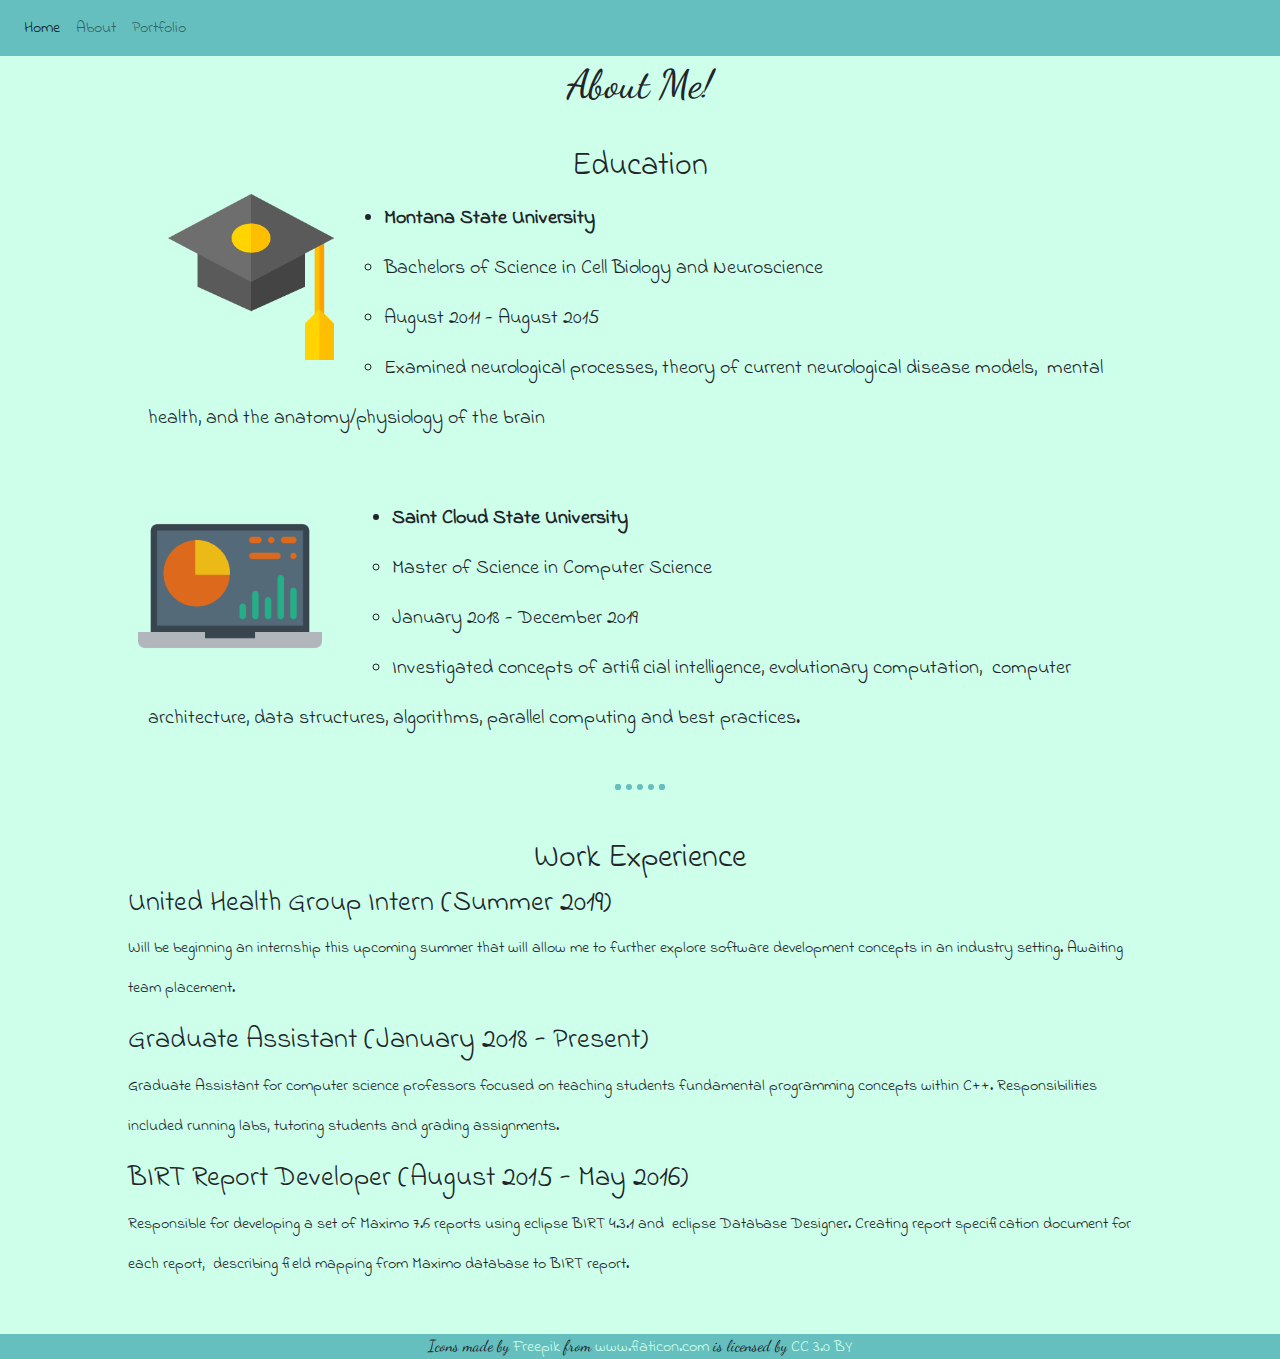
==== about.html @ 9d68cfaf "adding to portfolio page" ====
<!DOCTYPE html>
    <head>
        <meta charset="utf-8">
        <title>About</title>
        <link rel="stylesheet" href="https://maxcdn.bootstrapcdn.com/bootstrap/4.0.0/css/bootstrap.min.css" integrity="sha384-Gn5384xqQ1aoWXA+058RXPxPg6fy4IWvTNh0E263XmFcJlSAwiGgFAW/dAiS6JXm" crossorigin="anonymous">
        <link rel="stylesheet" href="css/style2.css">
        <link href="https://fonts.googleapis.com/css?family=Dancing+Script|Indie+Flower|Shadows+Into+Light" rel="stylesheet">
    </head>

    <body>




            <nav class="navbar fixed-top navbar-expand-lg navbar-light" style="background-color: #66BFBF">
                  
                    <div class="collapse navbar-collapse" id="navbarSupportedContent">
                      <ul class="navbar-nav mr-auto">
                        <li class="nav-item active">
                          <a class="nav-link" href="index.html">Home <span class="sr-only">(current)</span></a>
                        </li>
                        <li class="nav-item">
                          <a class="nav-link" href="about.html">About</a>
                        </li>
                        <li class="nav-item">
                          <a class="nav-link" href="portfolio.html">Portfolio</a>
                        </li>
                      </ul>
                    </div>
                  </nav>



        <div class = "top-container">
            <h1>About Me!</h1>
        </div>

        <div class = "middle-container">
            <div class = "Education">
                    <h2>Education</h2>
                <img class = "College1" src="Images/graduation.png" alt="College1">
                    <ul>
                        <li class = "MSU">Montana State University</li>
                        <ul>
                            <li>Bachelors of Science in Cell Biology and Neuroscience</li>
                            <li>August 2011 - August 2015</li>
                            <li class = "education-description">Examined neurological processes, theory of current neurological disease models,  
                                mental health, and the anatomy/physiology of the brain</li>
                        </ul>
                        <br>

                        <img class="analytics" src="Images/analytics.png" alt="masters">
                        <li class = "SCSU">Saint Cloud State University</li>
                        <ul>
                                <li>Master of Science in Computer Science</li>
                                <li>January 2018 - December 2019</li>
                                <li class = "education-description">
                                        Investigated concepts of  artificial intelligence, evolutionary computation,  
                                        computer architecture, data structures, algorithms, parallel computing and best practices.
                                </li>
                            </ul>
                    </ul>
                </div>
            </div>

            <hr>

            <div class = "work-experience">
                <h2>Work Experience</h2>
                <div class = "work-row">
                        <h3>United Health Group Intern (Summer 2019)</h3>
                        <p>Will be beginning an internship this upcoming summer that will allow me to further 
                            explore software development concepts in an industry setting.  Awaiting team placement.
                        </p>
                </div>

                <div class = "work-row">
                        <h3>Graduate Assistant (January 2018 - Present)</h3>
                        <p>Graduate Assistant for computer science professors focused on teaching students
                            fundamental programming concepts within C++.  Responsibilities included running labs, tutoring students 
                            and grading assignments.  
                        </p>
                </div>

                <div class = "work-row">
                        <h3>BIRT Report Developer (August 2015 - May 2016)</h3>
                        <p>Responsible for developing a set of Maximo 7.6 reports using eclipse BIRT 4.3.1 and  
                            eclipse Database Designer. Creating report specification document for each report,  describing field mapping
                            from Maximo database to BIRT report.   
                        </p>
                </div>

            </div>

        </div>

        <div class = "bottom-container">

                <div>Icons made by <a href="https://www.freepik.com/" title="Freepik">Freepik</a> from <a href="https://www.flaticon.com/" 	
                    title="Flaticon">www.flaticon.com</a> is licensed by <a href="http://creativecommons.org/licenses/by/3.0/" 			
                    title="Creative Commons BY 3.0" target="_blank">CC 3.0 BY</a></div>
        </div>





        <script src="https://code.jquery.com/jquery-3.2.1.slim.min.js" integrity="sha384-KJ3o2DKtIkvYIK3UENzmM7KCkRr/rE9/Qpg6aAZGJwFDMVNA/GpGFF93hXpG5KkN" crossorigin="anonymous"></script>
        <script src="https://cdnjs.cloudflare.com/ajax/libs/popper.js/1.12.9/umd/popper.min.js" integrity="sha384-ApNbgh9B+Y1QKtv3Rn7W3mgPxhU9K/ScQsAP7hUibX39j7fakFPskvXusvfa0b4Q" crossorigin="anonymous"></script>
        <script src="https://maxcdn.bootstrapcdn.com/bootstrap/4.0.0/js/bootstrap.min.js" integrity="sha384-JZR6Spejh4U02d8jOt6vLEHfe/JQGiRRSQQxSfFWpi1MquVdAyjUar5+76PVCmYl" crossorigin="anonymous"></script>

    </body>
</html>
---- css/style2.css ----
body{
    background-color: #cdffeb;
    font-family: 'Dancing Script', cursive;
    text-align: center;
}

hr{
    border: dotted #66BFBF 6px;
    border-bottom: 0;
    width: 3%;
}

h2{
    text-align: center;
}

a{
    font-family: 'Indie Flower', cursive;
    color:#cdffeb;
}

ul{
  padding-left: 10px;  
}

.top-container{
    text-align: center;
    position: relative;
    padding-top: 60px;
}

.bottom-container
{
    background-color: #66BFBF;
}
.Education{
    font-family: 'Indie Flower', cursive;
    font-size: 1.25em;
    text-align: left;
    width: 80%;
    margin: 40px auto;
    line-height: 2.5;
}

.work-experience
{
    font-family: 'Indie Flower', cursive;
    text-align: left;
    width: 80%;
    margin: 50px auto;
    line-height: 2.5;
}

.College1{
    width: 25%;
    float: left;
    padding-right: 50px;
    padding-left: 40px;
}

.analytics{
    width:25%;
    float: left;
    padding-right: 70px;
}

.MSU
{
    font-weight: bold;
    padding-right: 10%;
}

.SCSU
{
    font-weight: bold;
    
}
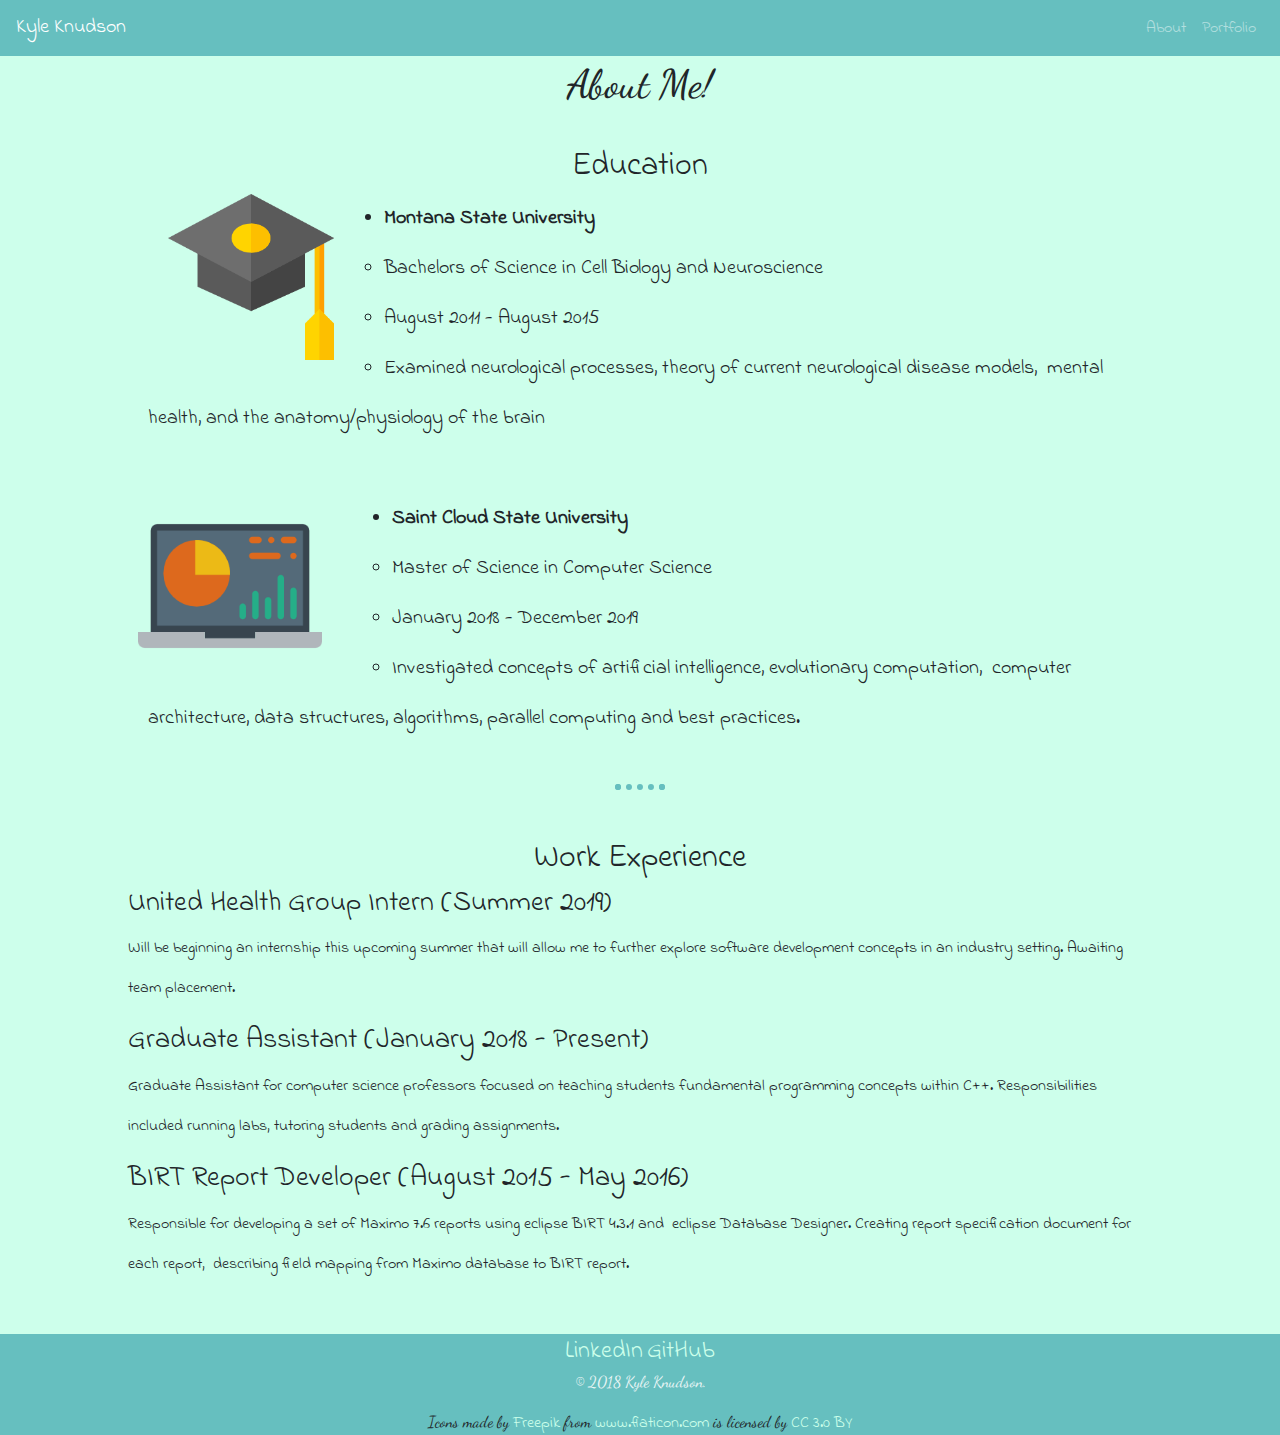
==== commit d16fea4e: "Fixed Navbar and cleaned up styling" ====
--- a/about.html
+++ b/about.html
@@ -12,22 +12,27 @@
 
 
 
-            <nav class="navbar fixed-top navbar-expand-lg navbar-light" style="background-color: #66BFBF">
-                  
-                    <div class="collapse navbar-collapse" id="navbarSupportedContent">
-                      <ul class="navbar-nav mr-auto">
-                        <li class="nav-item active">
-                          <a class="nav-link" href="index.html">Home <span class="sr-only">(current)</span></a>
-                        </li>
-                        <li class="nav-item">
-                          <a class="nav-link" href="about.html">About</a>
-                        </li>
-                        <li class="nav-item">
-                          <a class="nav-link" href="portfolio.html">Portfolio</a>
-                        </li>
-                      </ul>
-                    </div>
-                  </nav>
+        <nav class="navbar navbar-expand-lg navbar-dark navbar fixed-top" style="background-color: #66BFBF">
+    
+            <a class="navbar-brand" href="index.html">Kyle Knudson</a>
+            
+            <button class="navbar-toggler" type="button" data-toggle="collapse" data-target="#navbarTogglerDemo02">
+                 <span class="navbar-toggler-icon"></span>
+             </button>
+             
+             <div class="collapse navbar-collapse" id="navbarTogglerDemo02">
+                 
+                 <ul class="navbar-nav ml-auto">
+                     <li class="nav-item">
+                         <a class="nav-link" href="about.html">About</a>
+                     </li>
+                     <li class="nav-item">
+                         <a class="nav-link" href="portfolio.html">Portfolio</a>
+                     </li>
+                 </ul>
+                 
+             </div>
+         </nav>
 
 
 
@@ -95,10 +100,14 @@
         </div>
 
         <div class = "bottom-container">
+            <a class="footer-link" href="https://www.linkedin.com/in/kyle-knudson-1a4b57102/">LinkedIn</a>
+            <a class="footer-link" href="https://github.com/kknudson15">GitHub</a>
+            <p class= "trademark">© 2018 Kyle Knudson.</p>
+            
 
-                <div>Icons made by <a href="https://www.freepik.com/" title="Freepik">Freepik</a> from <a href="https://www.flaticon.com/" 	
-                    title="Flaticon">www.flaticon.com</a> is licensed by <a href="http://creativecommons.org/licenses/by/3.0/" 			
-                    title="Creative Commons BY 3.0" target="_blank">CC 3.0 BY</a></div>
+            <div>Icons made by <a href="https://www.freepik.com/" title="Freepik">Freepik</a> from <a href="https://www.flaticon.com/" 	
+                title="Flaticon">www.flaticon.com</a> is licensed by <a href="http://creativecommons.org/licenses/by/3.0/" 			
+                title="Creative Commons BY 3.0" target="_blank">CC 3.0 BY</a></div>
         </div>
 
 
--- a/css/style2.css
+++ b/css/style2.css
@@ -74,4 +74,14 @@
 {
     font-weight: bold;
     
+}
+
+.footer-link{
+    font-size: 1.5em;
+    color:#cdffeb;
+}
+
+.trademark
+{
+    color:#EAF6F6
 }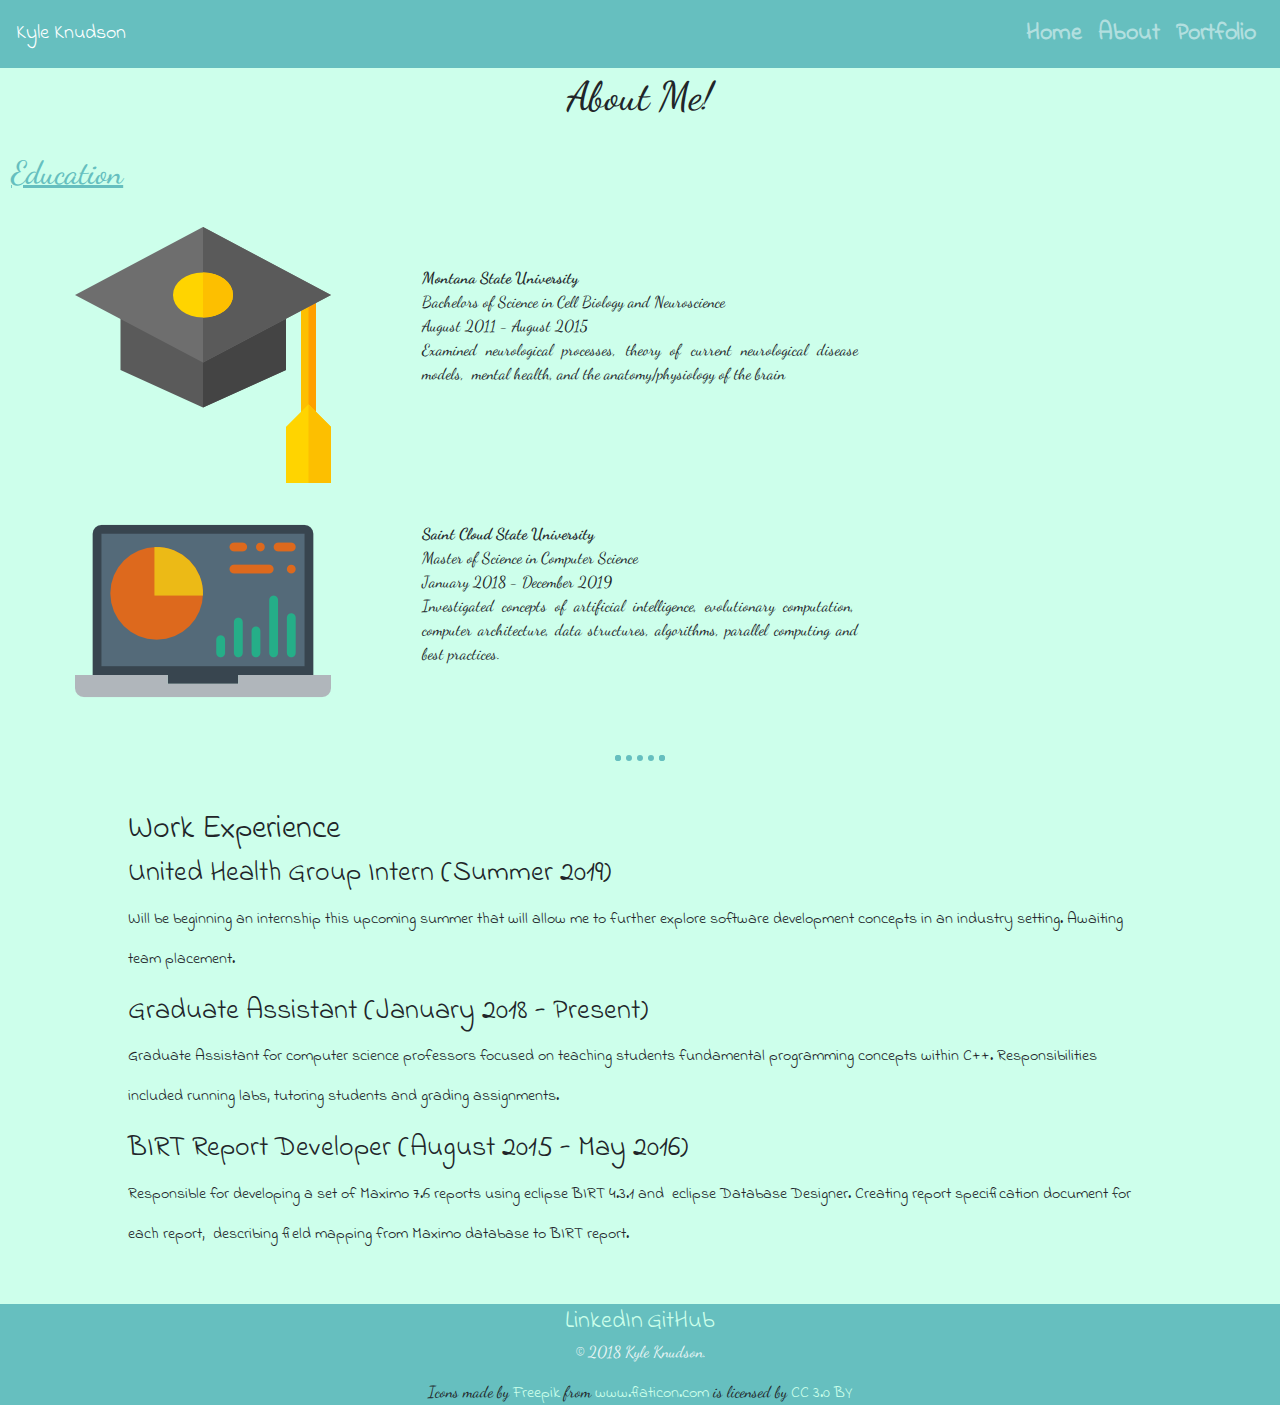
==== commit 704a0e26: "Bootstrap grid layout applied to about page" ====
--- a/about.html
+++ b/about.html
@@ -2,61 +2,78 @@
     <head>
         <meta charset="utf-8">
         <title>About</title>
+        <!--Bootstrap link-->
         <link rel="stylesheet" href="https://maxcdn.bootstrapcdn.com/bootstrap/4.0.0/css/bootstrap.min.css" integrity="sha384-Gn5384xqQ1aoWXA+058RXPxPg6fy4IWvTNh0E263XmFcJlSAwiGgFAW/dAiS6JXm" crossorigin="anonymous">
+        <!--CSS Style sheet-->
         <link rel="stylesheet" href="css/style2.css">
+        <!--Google Fonts-->
         <link href="https://fonts.googleapis.com/css?family=Dancing+Script|Indie+Flower|Shadows+Into+Light" rel="stylesheet">
+
+           <!--Font Awesome Icons-->
+           <link rel="stylesheet" href="https://use.fontawesome.com/releases/v5.6.3/css/all.css" integrity="sha384-UHRtZLI+pbxtHCWp1t77Bi1L4ZtiqrqD80Kn4Z8NTSRyMA2Fd33n5dQ8lWUE00s/" crossorigin="anonymous">
     </head>
 
     <body>
 
 
-
-
+        <!--Navagation Bar-->
         <nav class="navbar navbar-expand-lg navbar-dark navbar fixed-top" style="background-color: #66BFBF">
-    
             <a class="navbar-brand" href="index.html">Kyle Knudson</a>
-            
             <button class="navbar-toggler" type="button" data-toggle="collapse" data-target="#navbarTogglerDemo02">
                  <span class="navbar-toggler-icon"></span>
              </button>
-             
-             <div class="collapse navbar-collapse" id="navbarTogglerDemo02">
-                 
+             <div class="collapse navbar-collapse" id="navbarTogglerDemo02"> 
                  <ul class="navbar-nav ml-auto">
+                    <li class="nav-item">
+                        <a class="nav-link" href="index.html">Home</a>
+                    </li>
                      <li class="nav-item">
                          <a class="nav-link" href="about.html">About</a>
                      </li>
                      <li class="nav-item">
                          <a class="nav-link" href="portfolio.html">Portfolio</a>
                      </li>
-                 </ul>
-                 
+                 </ul> 
              </div>
-         </nav>
+         </nav><br><br><br>
 
 
+         <div class = "row">
+             <div class = "col">
+                            <h1>About Me!</h1>
+             </div>
 
-        <div class = "top-container">
-            <h1>About Me!</h1>
-        </div>
+         </div>
+
 
         <div class = "middle-container">
-            <div class = "Education">
-                    <h2>Education</h2>
-                <img class = "College1" src="Images/graduation.png" alt="College1">
-                    <ul>
-                        <li class = "MSU">Montana State University</li>
-                        <ul>
-                            <li>Bachelors of Science in Cell Biology and Neuroscience</li>
-                            <li>August 2011 - August 2015</li>
-                            <li class = "education-description">Examined neurological processes, theory of current neurological disease models,  
-                                mental health, and the anatomy/physiology of the brain</li>
-                        </ul>
-                        <br>
+            <div class = "row">
+                <div class = "title col-sm-12">
+                        <h2>Education</h2>
+                </div>
+                <div class = " edu col-sm-4">
+                        <img class = "College1" src="Images/graduation.png" alt="College1">
+                </div>
+                <div class = "edu col-sm-8">
 
+                                <ul class = "education">
+                                    <li class = "MSU">Montana State University</li>
+                                    <li>Bachelors of Science in Cell Biology and Neuroscience</li>
+                                    <li>August 2011 - August 2015</li>
+                                    <li class = "education-description">Examined neurological processes, theory of current neurological disease models,  
+                                        mental health, and the anatomy/physiology of the brain</li>
+                                </ul>
+                </div>
+
+                <div class = "edu col-sm-4">
                         <img class="analytics" src="Images/analytics.png" alt="masters">
-                        <li class = "SCSU">Saint Cloud State University</li>
-                        <ul>
+                </div>
+
+                <div class = "edu col-sm-8">
+                        
+
+                        <ul class = "education">
+                                <li class = "SCSU">Saint Cloud State University</li>
                                 <li>Master of Science in Computer Science</li>
                                 <li>January 2018 - December 2019</li>
                                 <li class = "education-description">
@@ -64,8 +81,8 @@
                                         computer architecture, data structures, algorithms, parallel computing and best practices.
                                 </li>
                             </ul>
-                    </ul>
                 </div>
+            </div>
             </div>
 
             <hr>
--- a/css/style2.css
+++ b/css/style2.css
@@ -10,17 +10,24 @@
     width: 3%;
 }
 
-h2{
-    text-align: center;
-}
 
 a{
     font-family: 'Indie Flower', cursive;
     color:#cdffeb;
 }
 
-ul{
-  padding-left: 10px;  
+ul
+{
+    list-style: none;
+}
+
+.title
+{
+    text-align: left;
+    text-decoration: underline;
+    color:#66BFBF;
+    font-weight: bold;
+    padding: 2%;
 }
 
 .top-container{
@@ -33,14 +40,6 @@
 {
     background-color: #66BFBF;
 }
-.Education{
-    font-family: 'Indie Flower', cursive;
-    font-size: 1.25em;
-    text-align: left;
-    width: 80%;
-    margin: 40px auto;
-    line-height: 2.5;
-}
 
 .work-experience
 {
@@ -51,28 +50,30 @@
     line-height: 2.5;
 }
 
-.College1{
-    width: 25%;
-    float: left;
-    padding-right: 50px;
-    padding-left: 40px;
+.education
+{
+    text-align: justify;
+    padding-left:0;
+    padding-top: 2%;
+    width: 50%
 }
 
-.analytics{
-    width:25%;
-    float: left;
-    padding-right: 70px;
+.edu{
+    padding:0;
 }
 
 .MSU
 {
     font-weight: bold;
-    padding-right: 10%;
+    padding-top: 5%;
+    list-style-type: none;
 }
 
 .SCSU
 {
     font-weight: bold;
+    padding-top: 5%;
+    list-style: none;
     
 }
 
@@ -84,4 +85,16 @@
 .trademark
 {
     color:#EAF6F6
+}
+
+/* Navigation Bar */
+.navbar
+{
+    background-color: #66BFBF;
+}
+
+.nav-item
+{
+    font-size: 1.5rem;
+    font-weight: bold;
 }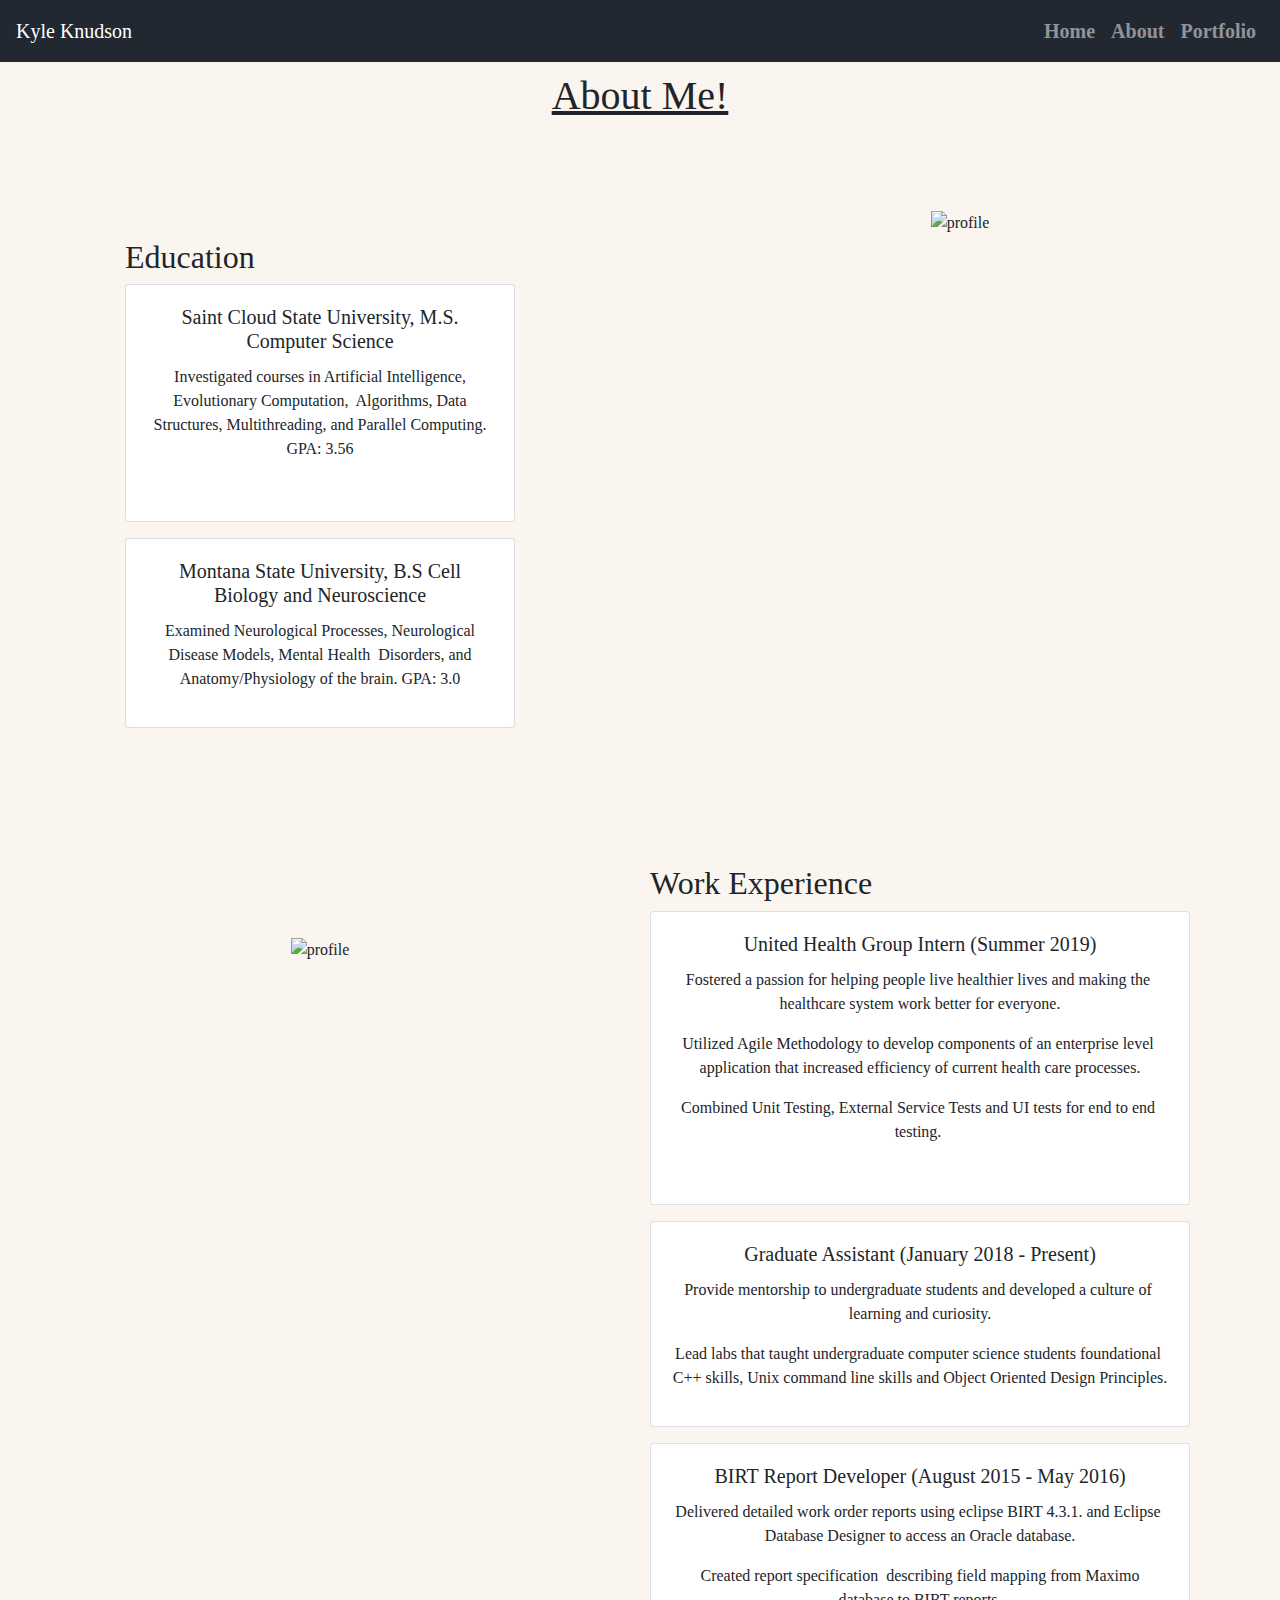
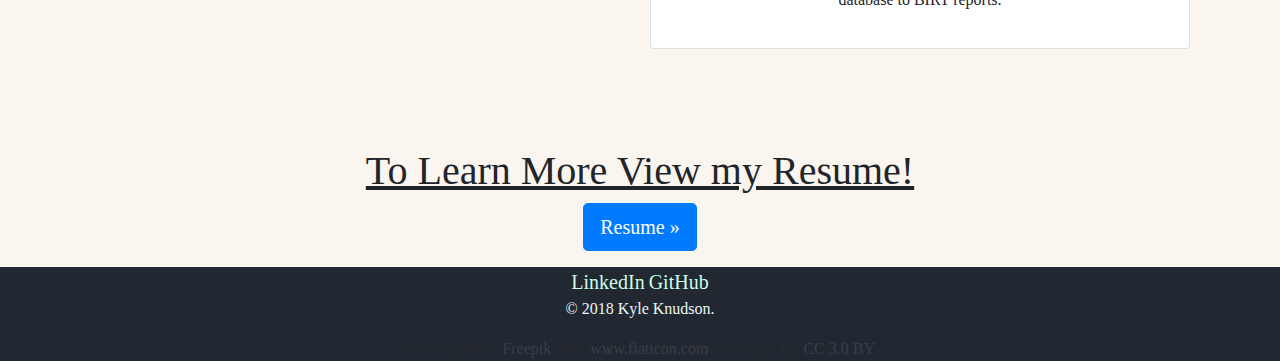
==== commit 3261d822: "Redesign of website for more modern look" ====
--- a/about.html
+++ b/about.html
@@ -14,10 +14,8 @@
     </head>
 
     <body>
-
-
         <!--Navagation Bar-->
-        <nav class="navbar navbar-expand-lg navbar-dark navbar fixed-top" style="background-color: #66BFBF">
+        <nav class="navbar navbar-expand-lg navbar-dark navbar fixed-top" style="background-color: #222831">
             <a class="navbar-brand" href="index.html">Kyle Knudson</a>
             <button class="navbar-toggler" type="button" data-toggle="collapse" data-target="#navbarTogglerDemo02">
                  <span class="navbar-toggler-icon"></span>
@@ -40,81 +38,133 @@
 
          <div class = "row">
              <div class = "col">
-                            <h1>About Me!</h1>
+                    <h1>About Me!</h1>
              </div>
 
          </div>
 
 
-        <div class = "middle-container">
-            <div class = "row">
-                <div class = "title col-sm-12">
+         <div class="flex-container">
+                    <div class="box">
+         <section id="education">
+             <div class="container">
+                <div class = "education">
                         <h2>Education</h2>
-                </div>
-                <div class = " edu col-sm-4">
-                        <img class = "College1" src="Images/graduation.png" alt="College1">
-                </div>
-                <div class = "edu col-sm-8">
 
-                                <ul class = "education">
-                                    <li class = "MSU">Montana State University</li>
-                                    <li>Bachelors of Science in Cell Biology and Neuroscience</li>
-                                    <li>August 2011 - August 2015</li>
-                                    <li class = "education-description">Examined neurological processes, theory of current neurological disease models,  
-                                        mental health, and the anatomy/physiology of the brain</li>
-                                </ul>
-                </div>
+                        <div class="card mb-3" style="max-width: 540px;">
+                                <div class="row no-gutters">
+                                  <div class="col-md-12">
+                                    <div class="card-body">
+                                      <h5 class="card-title">Saint Cloud State University, M.S. Computer Science</h5>
+                                      <div class = "work-row">
+                                        <h3></h3>
+                                        <p>Investigated courses in  Artificial Intelligence, Evolutionary Computation,  Algorithms, Data Structures, Multithreading, and Parallel Computing. GPA: 3.56 
+                                            </p>  
+                                </div>
+                                      <p class="card-text"></p>
+                                    </div>
+                                  </div>
+                                </div>
+                              </div>
 
-                <div class = "edu col-sm-4">
-                        <img class="analytics" src="Images/analytics.png" alt="masters">
-                </div>
+                              <div class="card mb-3" style="max-width: 540px;">
+                                    <div class="row no-gutters">
+                                      <div class="col-md-12">
+                                        <div class="card-body">
+                                          <h5 class="card-title">Montana State University, B.S Cell Biology and Neuroscience</h5>
+                                          <div class = "work-row">
+                                            <h3></h3>
+                                            <p>Examined Neurological Processes, Neurological Disease Models,  Mental Health  Disorders, and Anatomy/Physiology of the brain. GPA: 3.0 
+                                                </p>
+                                    </div>
+                                          <p class="card-text"></p>
+                                        </div>
+                                      </div>
+                                    </div>
+                                  </div>
+                        </section>
+                    </div>
+                    <div class="box">
+                      <br><br><br>
+                            <img class = "bd-placeholder-img" src="images/explore.jpg" id="image1" alt="profile">
+                        </div>
+ 
+         </div>
 
-                <div class = "edu col-sm-8">
-                        
+                        <div class="flex-container">
+                                <div class="box">
+                                  <br><br><br>
+                                        <img class = "bd-placeholder-img" src="images/minn.jpg" id="image2" alt="profile">
+                                </div>
+                                <div class="box">
+                                        <section id="work">
+                                                <h2>Work Experience</h2>
+                            
+                                            <div class="card mb-3" style="max-width: 540px;">
+                                                <div class="row no-gutters">
+                                                  <div class="col-md-12">
+                                                    <div class="card-body">
+                                                      <h5 class="card-title">United Health Group Intern (Summer 2019)</h5>
+                                                      <div class = "work-row">
+                                                        <h3></h3>
+                                                        <p>Fostered a passion for helping people live healthier lives and  making the  healthcare system work better for everyone.</p>
+                                                        <p>Utilized Agile Methodology to develop components of an  enterprise level  application that increased efficiency of current health care processes.</p>
+                                                        <p>Combined  Unit Testing, External Service Tests and UI tests for end to end  testing. </p>   
+                                                </div>
+                                                      <p class="card-text"></p>
+                                                    </div>
+                                                  </div>
+                                                </div>
+                                              </div>
+                            
+                                              <div class="card mb-3" style="max-width: 540px;">
+                                                <div class="row no-gutters">
+                                                  <div class="col-md-12">
+                                                    <div class="card-body">
+                                                      <h5 class="card-title">Graduate Assistant (January 2018 - Present)</h5>
+                                                      <div class = "work-row">
+                                                        <h3></h3>
+                                                        <p>Provide mentorship to undergraduate students and developed a culture of  learning and curiosity.</p>
+                                                        <p>   Lead labs that taught undergraduate computer science students foundational  C++ skills, Unix command line skills and Object Oriented Design Principles.
+                                                       </p>
+                                                </div>
+                                                      <p class="card-text"></p>
+                                                    </div>
+                                                  </div>
+                                                </div>
+                                              </div>
+                            
+                                              <div class="card mb-3" style="max-width: 540px;">
+                                                <div class="row no-gutters">
+                                                  <div class="col-md-12">
+                                                    <div class="card-body">
+                                                      <h5 class="card-title">BIRT Report Developer (August 2015 - May 2016)</h5>
+                                                      <div class = "work-row">
+                                                        <h3></h3>
+                                                        <p>Delivered detailed work order reports using eclipse BIRT 4.3.1. and  Eclipse  Database Designer to access an Oracle  database. </p>
+                                                        <p>   Created report specification  describing field  mapping from Maximo database to BIRT reports.</p>
+                                                </div>
+                                                      <p class="card-text"></p>
+                                                    </div>
+                                                  </div>
+                                                </div>
+                                              </div>
+                                        </section>
 
-                        <ul class = "education">
-                                <li class = "SCSU">Saint Cloud State University</li>
-                                <li>Master of Science in Computer Science</li>
-                                <li>January 2018 - December 2019</li>
-                                <li class = "education-description">
-                                        Investigated concepts of  artificial intelligence, evolutionary computation,  
-                                        computer architecture, data structures, algorithms, parallel computing and best practices.
-                                </li>
-                            </ul>
-                </div>
-            </div>
-            </div>
+                                </div>
+                              </div>
 
-            <hr>
+                              <br>
+                              <br>
+                              <br>
 
-            <div class = "work-experience">
-                <h2>Work Experience</h2>
-                <div class = "work-row">
-                        <h3>United Health Group Intern (Summer 2019)</h3>
-                        <p>Will be beginning an internship this upcoming summer that will allow me to further 
-                            explore software development concepts in an industry setting.  Awaiting team placement.
-                        </p>
-                </div>
 
-                <div class = "work-row">
-                        <h3>Graduate Assistant (January 2018 - Present)</h3>
-                        <p>Graduate Assistant for computer science professors focused on teaching students
-                            fundamental programming concepts within C++.  Responsibilities included running labs, tutoring students 
-                            and grading assignments.  
-                        </p>
-                </div>
+                              <h1 text-align = "center">To Learn More View my Resume!</h2>
+                                <p><a class="btn btn-primary btn-lg" href="SEDEV-Resume.pdf" role="button">Resume &raquo;</a></p>
 
-                <div class = "work-row">
-                        <h3>BIRT Report Developer (August 2015 - May 2016)</h3>
-                        <p>Responsible for developing a set of Maximo 7.6 reports using eclipse BIRT 4.3.1 and  
-                            eclipse Database Designer. Creating report specification document for each report,  describing field mapping
-                            from Maximo database to BIRT report.   
-                        </p>
-                </div>
 
-            </div>
 
-        </div>
+
 
         <div class = "bottom-container">
             <a class="footer-link" href="https://www.linkedin.com/in/kyle-knudson-1a4b57102/">LinkedIn</a>
--- a/css/style2.css
+++ b/css/style2.css
@@ -1,19 +1,27 @@
 body{
-    background-color: #cdffeb;
-    font-family: 'Dancing Script', cursive;
+    background-color: #faf5ef;
+    font-family: 'Merriweather', serif;
     text-align: center;
 }
 
 hr{
-    border: dotted #66BFBF 6px;
+    border: dotted #393e46 6px;
     border-bottom: 0;
     width: 3%;
+}
+h2{
+    text-align: justify;
+}
+
+h1{
+    text-emphasis: bold;
+    text-decoration-line: underline;
 }
 
 
 a{
-    font-family: 'Indie Flower', cursive;
-    color:#cdffeb;
+    font-family: 'Merriweather', serif;
+    color:#393e46;
 }
 
 ul
@@ -25,7 +33,7 @@
 {
     text-align: left;
     text-decoration: underline;
-    color:#66BFBF;
+    color:#393e46;
     font-weight: bold;
     padding: 2%;
 }
@@ -38,49 +46,34 @@
 
 .bottom-container
 {
-    background-color: #66BFBF;
-}
-
-.work-experience
-{
-    font-family: 'Indie Flower', cursive;
-    text-align: left;
-    width: 80%;
-    margin: 50px auto;
-    line-height: 2.5;
-}
-
-.education
-{
-    text-align: justify;
-    padding-left:0;
-    padding-top: 2%;
-    width: 50%
-}
-
-.edu{
-    padding:0;
-}
-
-.MSU
-{
-    font-weight: bold;
-    padding-top: 5%;
-    list-style-type: none;
-}
-
-.SCSU
-{
-    font-weight: bold;
-    padding-top: 5%;
-    list-style: none;
-    
+    background-color: #222831;
 }
 
 .footer-link{
-    font-size: 1.5em;
+    font-size: 1.25em;
     color:#cdffeb;
 }
+#education 
+{
+    padding: 100px;
+    text-align: center;
+}
+
+.flex-container {
+    display: flex;
+    flex-wrap: nowrap;
+  }
+  
+  .flex-container .box {
+    background-color: #faf5ef;
+    width: 50%;
+    margin: 10px;
+  }
+  .box img {
+    width: 70%;
+    height: auto;
+}
+
 
 .trademark
 {
@@ -90,11 +83,11 @@
 /* Navigation Bar */
 .navbar
 {
-    background-color: #66BFBF;
+    background-color: #222831;
 }
 
 .nav-item
 {
-    font-size: 1.5rem;
+    font-size: 1.25rem;
     font-weight: bold;
 }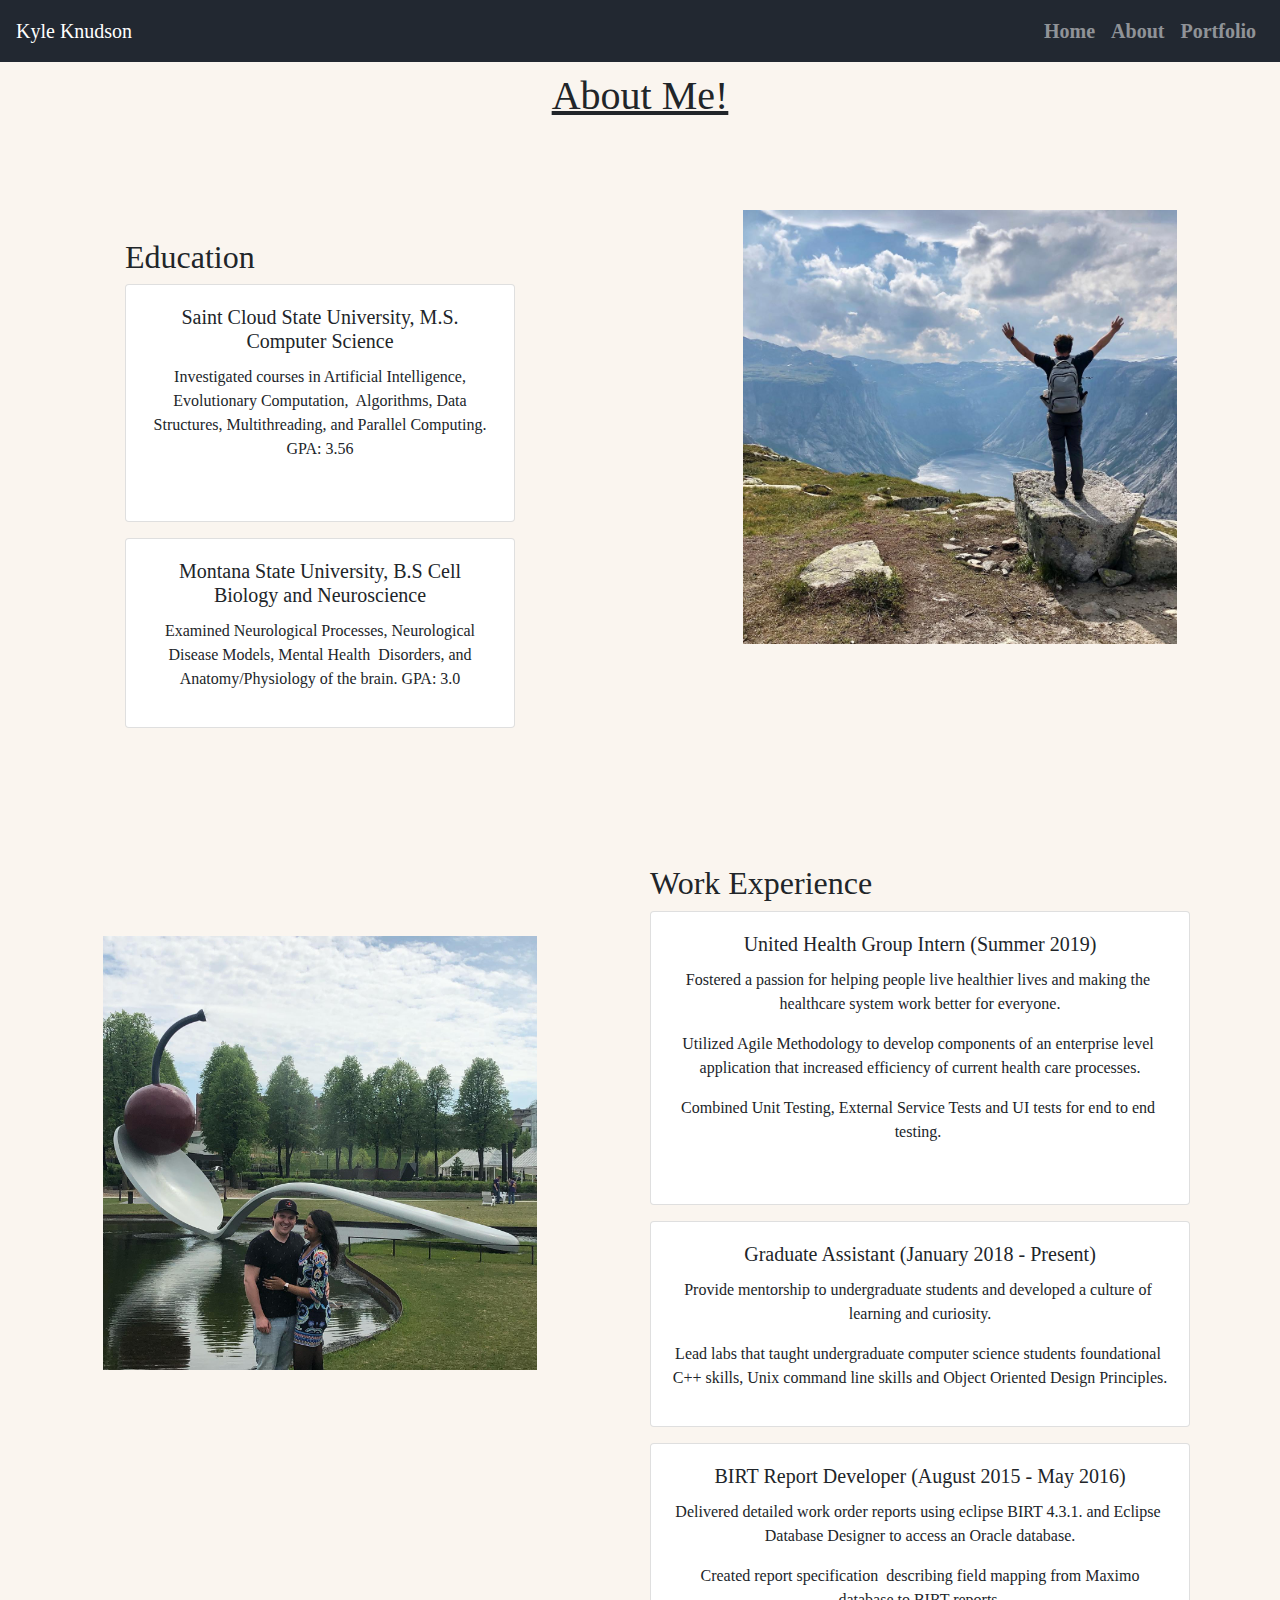
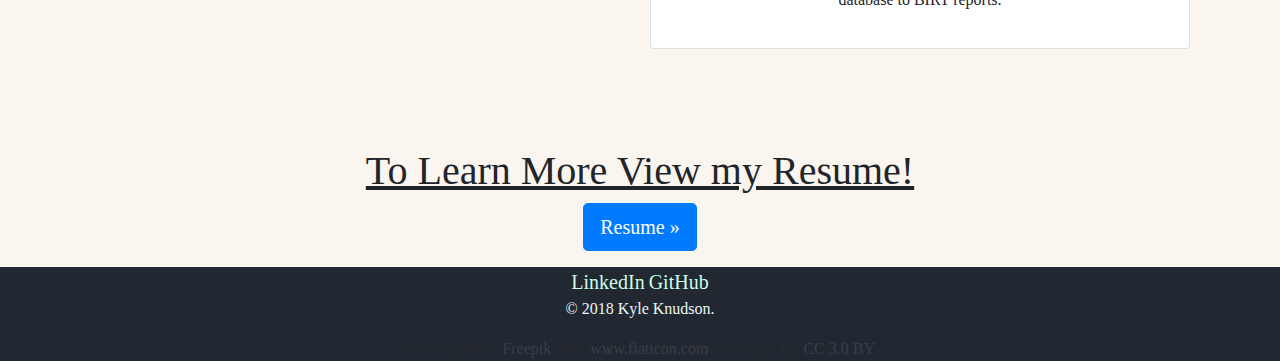
==== commit 7e8b1bcf: "fix broken images." ====
--- a/about.html
+++ b/about.html
@@ -86,7 +86,7 @@
                     </div>
                     <div class="box">
                       <br><br><br>
-                            <img class = "bd-placeholder-img" src="images/explore.jpg" id="image1" alt="profile">
+                            <img class = "bd-placeholder-img" src="Images/explore.jpg" id="image1" alt="profile">
                         </div>
  
          </div>
@@ -94,7 +94,7 @@
                         <div class="flex-container">
                                 <div class="box">
                                   <br><br><br>
-                                        <img class = "bd-placeholder-img" src="images/minn.jpg" id="image2" alt="profile">
+                                        <img class = "bd-placeholder-img" src="Images/minn.jpg" id="image2" alt="profile">
                                 </div>
                                 <div class="box">
                                         <section id="work">
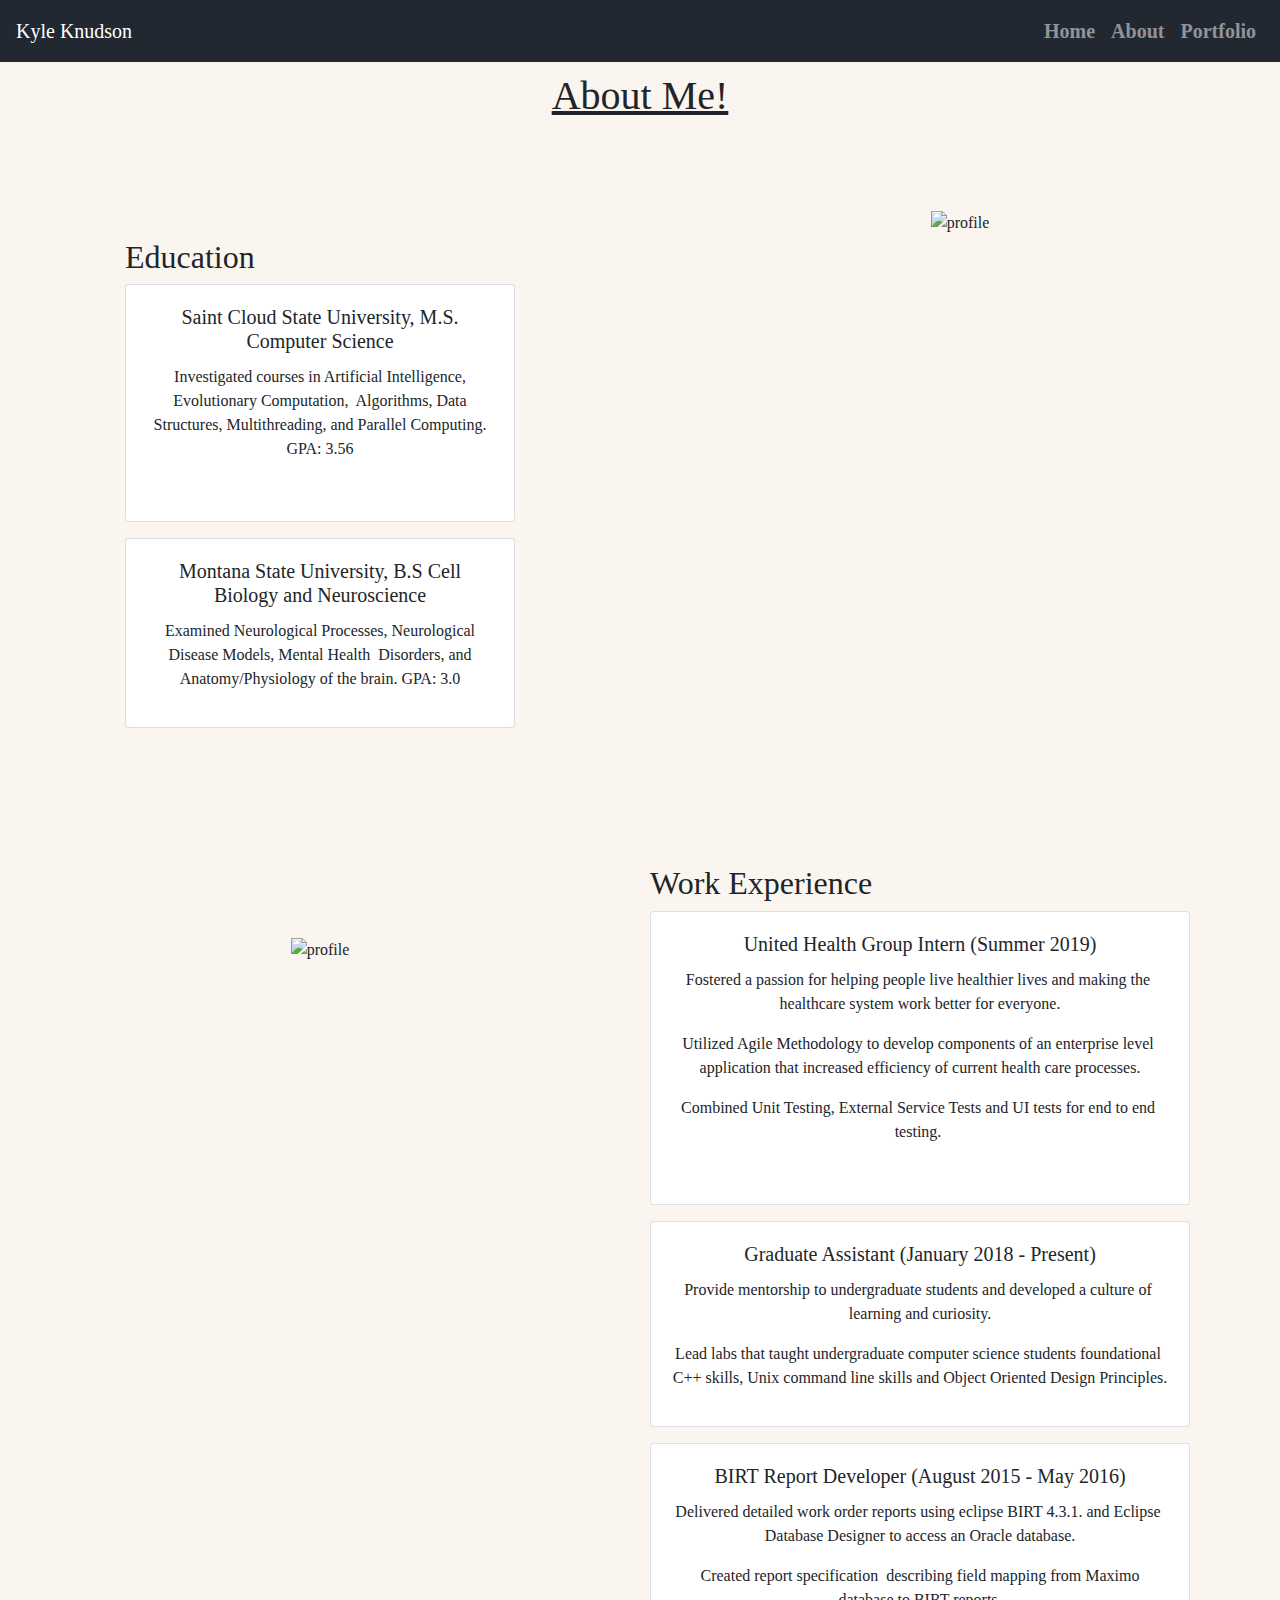
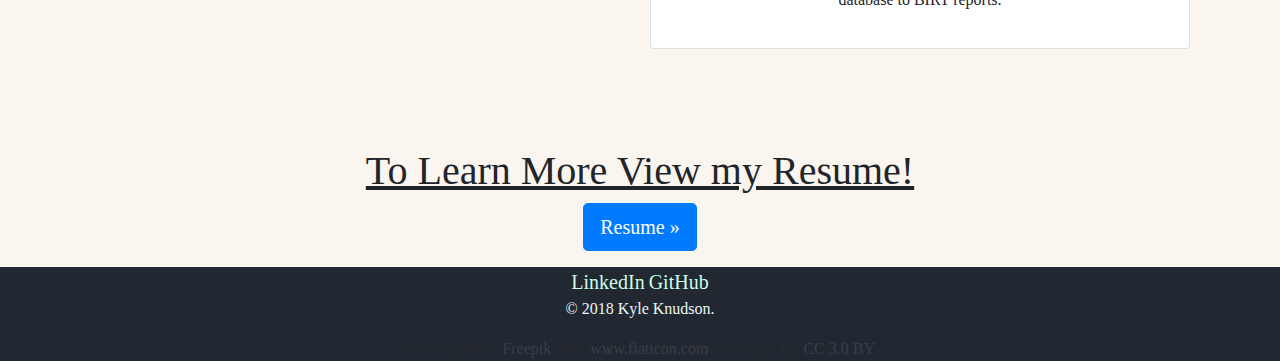
==== commit 31d9c44a: "fix Images" ====
--- a/about.html
+++ b/about.html
@@ -86,7 +86,7 @@
                     </div>
                     <div class="box">
                       <br><br><br>
-                            <img class = "bd-placeholder-img" src="Images/explore.jpg" id="image1" alt="profile">
+                            <img class = "bd-placeholder-img" src="Images/explore.JPG" id="image1" alt="profile">
                         </div>
  
          </div>
@@ -94,7 +94,7 @@
                         <div class="flex-container">
                                 <div class="box">
                                   <br><br><br>
-                                        <img class = "bd-placeholder-img" src="Images/minn.jpg" id="image2" alt="profile">
+                                        <img class = "bd-placeholder-img" src="Images/minn.JPG" id="image2" alt="profile">
                                 </div>
                                 <div class="box">
                                         <section id="work">
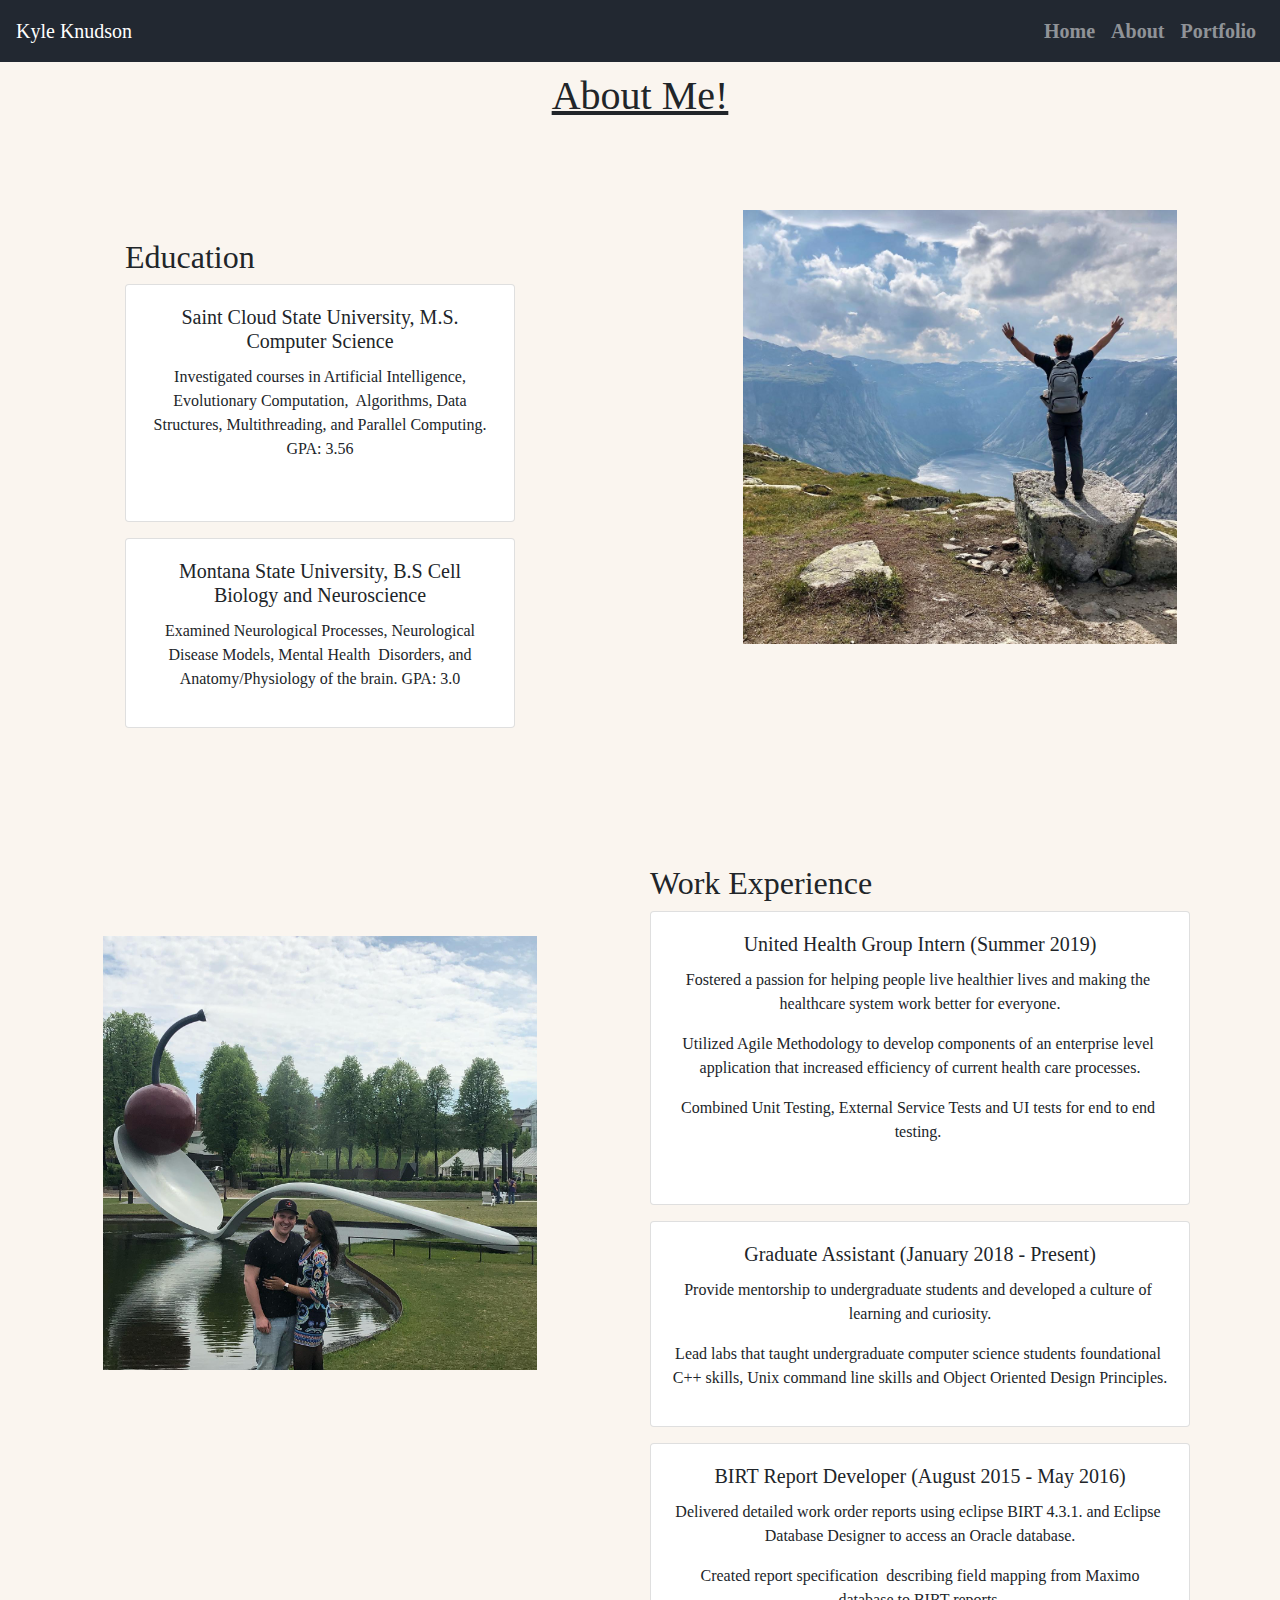
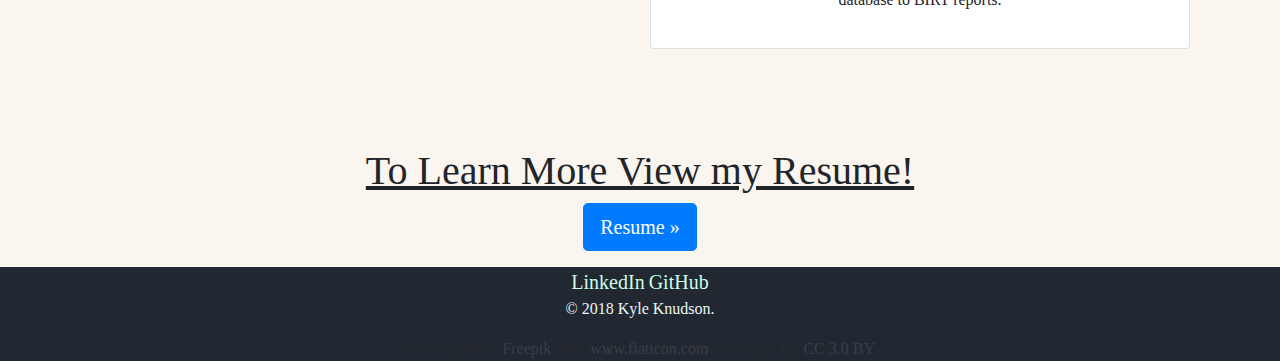
==== commit b84d7e39: "broken image fix" ====
--- a/about.html
+++ b/about.html
@@ -86,7 +86,7 @@
                     </div>
                     <div class="box">
                       <br><br><br>
-                            <img class = "bd-placeholder-img" src="Images/explore.JPG" id="image1" alt="profile">
+                            <img class = "bd-placeholder-img" src="Images/explore.jpg" id="image1" alt="profile">
                         </div>
  
          </div>
@@ -94,7 +94,7 @@
                         <div class="flex-container">
                                 <div class="box">
                                   <br><br><br>
-                                        <img class = "bd-placeholder-img" src="Images/minn.JPG" id="image2" alt="profile">
+                                        <img class = "bd-placeholder-img" src="Images/minn.jpg" id="image2" alt="profile">
                                 </div>
                                 <div class="box">
                                         <section id="work">
